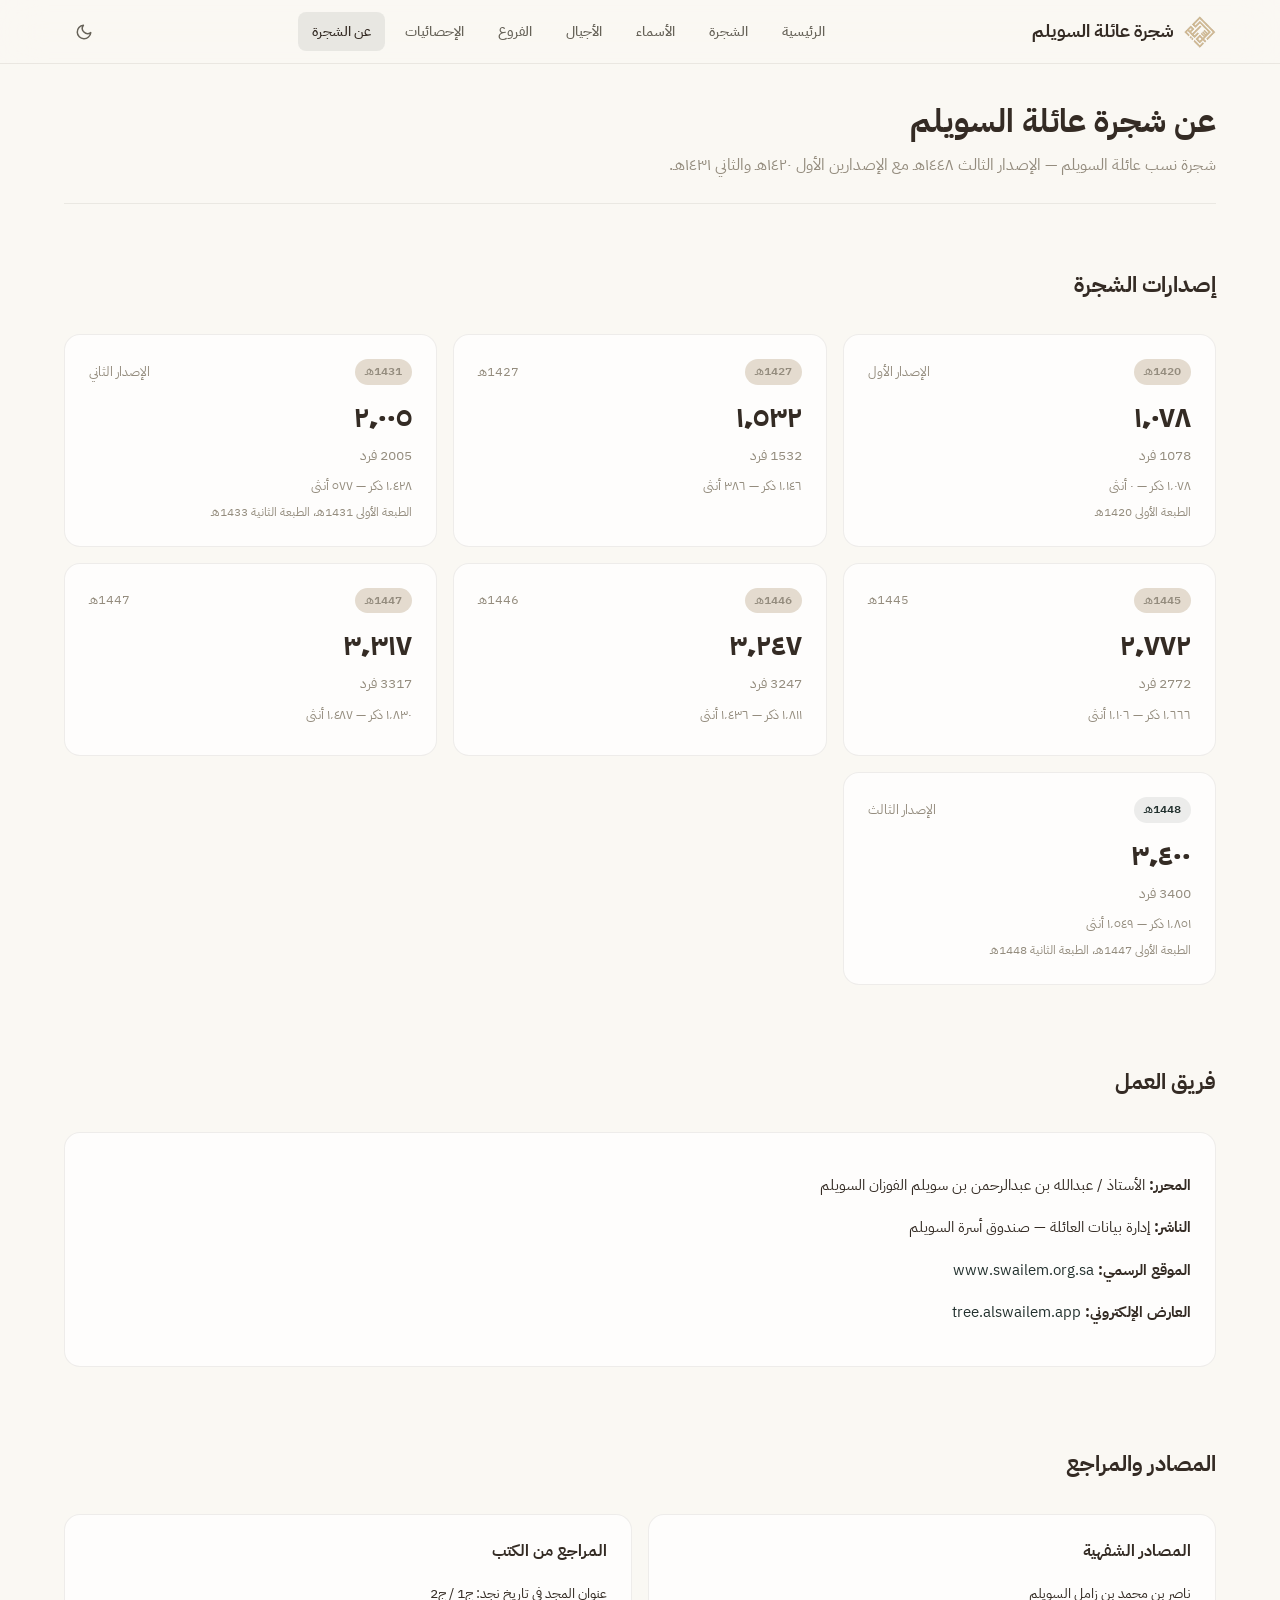
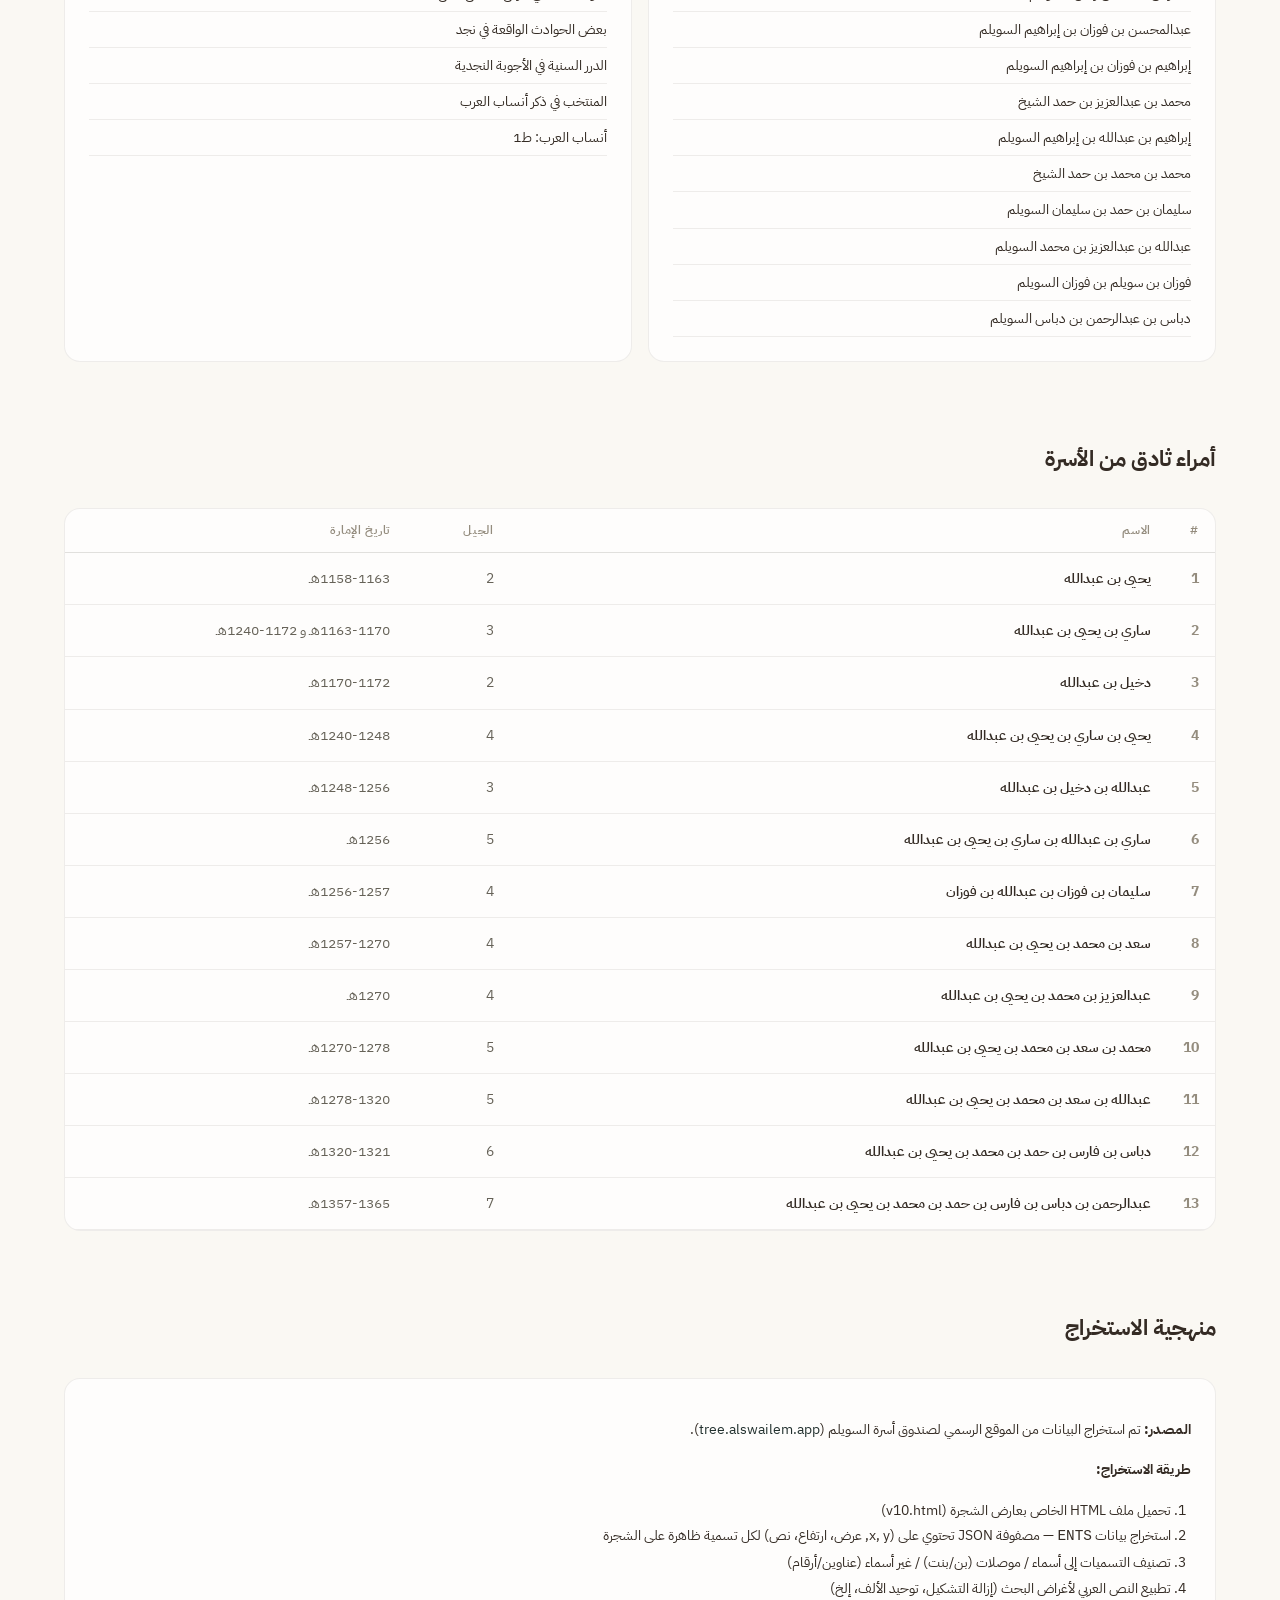
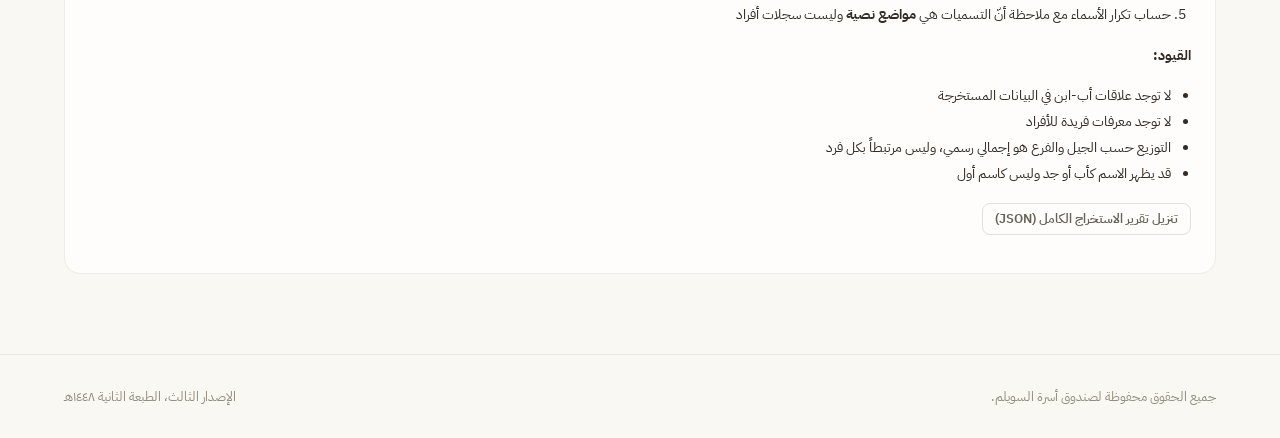
==== about.html @ 8c46bfd0 "Add Al-Suwailem family tree analytics site" ====
<!DOCTYPE html>
<html lang="ar" dir="rtl">
<head>
<meta charset="utf-8">
<meta name="viewport" content="width=device-width, initial-scale=1">
<meta name="description" content="عن شجرة عائلة السويلم - المصادر والمراجع والإصدارات">
<title>عن الشجرة — شجرة عائلة السويلم</title>
<link rel="stylesheet" href="css/styles.css">
</head>
<body>

<main class="container">

  <div class="page-hero">
    <h1>عن شجرة عائلة السويلم</h1>
    <p>شجرة نسب عائلة السويلم — الإصدار الثالث ١٤٤٨هـ مع الإصدارين الأول ١٤٢٠هـ والثاني ١٤٣١هـ.</p>
  </div>

  <!-- Editions -->
  <section class="section">
    <div class="section-header">
      <div><h2 class="section-title">إصدارات الشجرة</h2></div>
    </div>
    <div class="grid grid-3" id="editions-grid"></div>
  </section>

  <!-- Editors & Publisher -->
  <section class="section">
    <div class="section-header">
      <div><h2 class="section-title">فريق العمل</h2></div>
    </div>
    <div class="card">
      <div style="font-size:0.95rem;line-height:1.8;" dir="rtl">
        <p><strong>المحرر:</strong> الأستاذ / عبدالله بن عبدالرحمن بن سويلم الفوزان السويلم</p>
        <p><strong>الناشر:</strong> إدارة بيانات العائلة — صندوق أسرة السويلم</p>
        <p><strong>الموقع الرسمي:</strong> <a href="https://www.swailem.org.sa" target="_blank">www.swailem.org.sa</a></p>
        <p><strong>العارض الإلكتروني:</strong> <a href="https://tree.alswailem.app/family-tree" target="_blank">tree.alswailem.app</a></p>
      </div>
    </div>
  </section>

  <!-- Sources -->
  <section class="section">
    <div class="section-header">
      <div><h2 class="section-title">المصادر والمراجع</h2></div>
    </div>
    <div class="grid grid-2">
      <div class="card">
        <div style="font-weight:700;margin-bottom:12px;">المصادر الشفهية</div>
        <div id="oral-sources"></div>
      </div>
      <div class="card">
        <div style="font-weight:700;margin-bottom:12px;">المراجع من الكتب</div>
        <div id="book-sources"></div>
      </div>
    </div>
  </section>

  <!-- Amirs -->
  <section class="section">
    <div class="section-header">
      <div><h2 class="section-title">أمراء ثادق من الأسرة</h2></div>
    </div>
    <div class="card" style="padding:0;overflow:hidden;">
      <div class="overflow-x-auto">
        <table class="data-table" id="amirs-table">
          <thead>
            <tr>
              <th>#</th>
              <th>الاسم</th>
              <th>الجيل</th>
              <th>تاريخ الإمارة</th>
            </tr>
          </thead>
          <tbody id="amirs-tbody"></tbody>
        </table>
      </div>
    </div>
  </section>

  <!-- Methodology -->
  <section class="section">
    <div class="section-header">
      <div><h2 class="section-title">منهجية الاستخراج</h2></div>
    </div>
    <div class="card" style="font-size:0.9rem;line-height:1.8;" dir="rtl">
      <p><strong>المصدر:</strong> تم استخراج البيانات من الموقع الرسمي لصندوق أسرة السويلم (<a href="https://tree.alswailem.app" target="_blank">tree.alswailem.app</a>).</p>
      <p><strong>طريقة الاستخراج:</strong></p>
      <ol style="padding-right:20px;">
        <li>تحميل ملف HTML الخاص بعارض الشجرة (v10.html)</li>
        <li>استخراج بيانات <code>ENTS</code> — مصفوفة JSON تحتوي على (x, y, عرض، ارتفاع، نص) لكل تسمية ظاهرة على الشجرة</li>
        <li>تصنيف التسميات إلى أسماء / موصلات (بن/بنت) / غير أسماء (عناوين/أرقام)</li>
        <li>تطبيع النص العربي لأغراض البحث (إزالة التشكيل، توحيد الألف، إلخ)</li>
        <li>حساب تكرار الأسماء مع ملاحظة أنّ التسميات هي <strong>مواضع نصية</strong> وليست سجلات أفراد</li>
      </ol>
      <p><strong>القيود:</strong></p>
      <ul style="padding-right:20px;">
        <li>لا توجد علاقات أب-ابن في البيانات المستخرجة</li>
        <li>لا توجد معرفات فريدة للأفراد</li>
        <li>التوزيع حسب الجيل والفرع هو إجمالي رسمي، وليس مرتبطاً بكل فرد</li>
        <li>قد يظهر الاسم كأب أو جد وليس كاسم أول</li>
      </ul>
      <p style="margin-top:16px;"><a href="data/extraction-report.json" class="btn btn-ghost btn-sm" download>تنزيل تقرير الاستخراج الكامل (JSON)</a></p>
    </div>
  </section>

</main>

<script src="js/app.js"></script>
<script>
async function load() {
  const stats = await fetch('data/statistics.json').then(r => r.json());

  // Editions
  const edGrid = document.getElementById('editions-grid');
  stats.editions.forEach((e, i) => {
    const card = document.createElement('div');
    card.className = 'card animate-in';
    card.style.animationDelay = (i * 0.08) + 's';
    card.innerHTML = `
      <div style="display:flex;justify-content:space-between;align-items:center;margin-bottom:10px;">
        <span class="badge ${i === stats.editions.length - 1 ? 'badge-green' : 'badge-muted'}">${e.year}هـ</span>
        <span class="text-muted" style="font-size:0.8rem;">${e.label}</span>
      </div>
      <div style="font-size:1.8rem;font-weight:700;margin-bottom:4px;">${e.total.toLocaleString('ar-SA')}</div>
      <div class="text-muted" style="font-size:0.85rem;">${e.total} فرد</div>
      <div style="margin-top:10px;font-size:0.8rem;color:var(--color-ink-muted);">
        ${e.male.toLocaleString('ar-SA')} ذكر — ${e.female.toLocaleString('ar-SA')} أنثى
      </div>
      <div style="margin-top:6px;font-size:0.75rem;color:var(--color-ink-muted);">${e.details}</div>
    `;
    edGrid.appendChild(card);
  });

  // Sources
  document.getElementById('oral-sources').innerHTML =
    stats.oralSources.map(s => `<div style="padding:6px 0;border-bottom:1px solid var(--color-border);font-size:0.9rem;">${s}</div>`).join('');
  document.getElementById('book-sources').innerHTML =
    stats.sources.map(s => `<div style="padding:6px 0;border-bottom:1px solid var(--color-border);font-size:0.9rem;">${s}</div>`).join('');

  // Amirs
  const tbody = document.getElementById('amirs-tbody');
  stats.amirs.forEach((a, i) => {
    const tr = document.createElement('tr');
    tr.innerHTML = `
      <td class="rank">${i + 1}</td>
      <td class="name-cell">${a.name}</td>
      <td class="number">${a.generation}</td>
      <td class="text-muted">${a.datesH}</td>
    `;
    tbody.appendChild(tr);
  });
}

load();
</script>
</body>
</html>
---- css/styles.css ----
/**
 * Al-Suwailem Family Tree Analytics
 * Modern Arabic-first design system
 */

/* ─── Typography ─── */
@import url('https://fonts.googleapis.com/css2?family=IBM+Plex+Sans+Arabic:wght@300;400;500;600;700&display=swap');

:root {
  /* Palette: www.swailem.org.sa */
  --www-swailem-org-sa-color-1: #666258;
  --www-swailem-org-sa-color-2: #E4DBCF;
  --www-swailem-org-sa-color-3: #342B24;
  --www-swailem-org-sa-color-4: #22302E;
  --www-swailem-org-sa-color-5: #4ACD7B;
  --www-swailem-org-sa-color-6: #0D76BD;

  --color-bg:        #faf8f3;
  --color-bg-elevated:#ffffff;
  --color-bg-card:   #ffffffb8;
  --color-paper:     #E4DBCF;
  --color-paper2:    #d8cbb6;

  --color-ink:       #342B24;
  --color-ink-soft:  #666258;
  --color-ink-muted: #948c7e;
  --color-border:    rgba(52,43,36,0.08);
  --color-border-strong: rgba(52,43,36,0.14);

  --color-primary:   #22302E;
  --color-primary-soft: rgba(34,48,46,0.08);
  --color-primary-text: #22302E;

  --color-gold:      #666258;
  --color-gold2:     #4d493f;
  --color-gold-soft: rgba(102,98,88,0.12);

  --color-sand:      #E4DBCF;
  --color-teal:      #4ACD7B;

  --color-chart-1:   #0D76BD;
  --color-chart-2:   #4ACD7B;
  --color-chart-3:   #666258;
  --color-chart-4:   #E4DBCF;
  --color-chart-5:   #22302E;

  --shadow-sm:       0 1px 2px rgba(52,43,36,0.04);
  --shadow-md:       0 4px 12px rgba(52,43,36,0.06);
  --shadow-lg:       0 12px 40px rgba(52,43,36,0.08);
  --shadow-xl:       0 24px 80px rgba(52,43,36,0.10);

  --radius-sm:       8px;
  --radius-md:       12px;
  --radius-lg:       16px;
  --radius-xl:       24px;
  --radius-full:     999px;

  --font-sans:       'IBM Plex Sans Arabic', system-ui, -apple-system, sans-serif;
  --font-mono:       ui-monospace, SFMono-Regular, monospace;

  --transition-fast: 150ms ease;
  --transition-base: 250ms ease;
  --transition-slow: 400ms cubic-bezier(0.16, 1, 0.3, 1);

  --header-h:        64px;
  --container-max:   1200px;
}

[data-theme="dark"] {
  --color-bg:        #1c1a17;
  --color-bg-elevated:#26231e;
  --color-bg-card:   #26231eb8;
  --color-paper:     #34302a;
  --color-paper2:    #3f3a32;

  --color-ink:       #E4DBCF;
  --color-ink-soft:  #c4bcae;
  --color-ink-muted: #948c7e;
  --color-border:    rgba(228,219,207,0.08);
  --color-border-strong: rgba(228,219,207,0.14);

  --color-primary:   #4ACD7B;
  --color-primary-soft: rgba(74,205,123,0.12);
  --color-primary-text: #4ACD7B;

  --color-gold:      #b3a893;
  --color-gold2:     #8f866f;
  --color-gold-soft: rgba(179,168,147,0.12);

  --color-sand:      #666258;
  --color-teal:      #4ACD7B;

  --color-chart-1:   #4a9fd4;
  --color-chart-2:   #4ACD7B;
  --color-chart-3:   #b3a893;
  --color-chart-4:   #7a9bbd;
  --color-chart-5:   #E4DBCF;
}

/* ─── Base ─── */
*, *::before, *::after { box-sizing: border-box; }
html { scroll-behavior: smooth; }
body {
  margin: 0;
  font-family: var(--font-sans);
  background: var(--color-bg);
  color: var(--color-ink);
  line-height: 1.6;
  -webkit-font-smoothing: antialiased;
  -moz-osx-font-smoothing: grayscale;
  transition: background var(--transition-base), color var(--transition-base);
}
body[dir="rtl"] { direction: rtl; text-align: right; }

a { color: var(--color-primary-text); text-decoration: none; transition: color var(--transition-fast); }
a:hover { color: var(--color-primary); }

img { max-width: 100%; display: block; }
button { font-family: inherit; cursor: pointer; border: none; background: none; }

/* ─── Layout ─── */
.container {
  width: 100%;
  max-width: var(--container-max);
  margin-inline: auto;
  padding-inline: 24px;
}
@media (max-width: 640px) {
  .container { padding-inline: 16px; }
}

/* ─── Header ─── */
.site-header {
  position: sticky;
  top: 0;
  z-index: 100;
  height: var(--header-h);
  background: var(--color-bg);
  border-bottom: 1px solid var(--color-border);
  transition: background var(--transition-base);
}
@supports ((backdrop-filter: blur(1px)) or (-webkit-backdrop-filter: blur(1px))) {
  .site-header {
    background: var(--color-bg-elevated);
    backdrop-filter: blur(20px) saturate(1.8);
    -webkit-backdrop-filter: blur(20px) saturate(1.8);
  }
  @supports (background: color-mix(in srgb, red 50%, transparent)) {
    .site-header { background: color-mix(in srgb, var(--color-bg) 88%, transparent); }
  }
}
.site-header-inner {
  display: flex;
  align-items: center;
  justify-content: space-between;
  height: 100%;
}
.brand {
  display: flex;
  align-items: center;
  gap: 10px;
  font-weight: 700;
  font-size: 1.15rem;
  color: var(--color-ink);
}
.brand-logo {
  width: 32px; height: 32px;
  border-radius: var(--radius-md);
  object-fit: cover;
}
.main-nav {
  display: flex;
  align-items: center;
  gap: 6px;
}
.main-nav a {
  padding: 8px 14px;
  border-radius: var(--radius-sm);
  font-size: 0.9rem;
  font-weight: 500;
  color: var(--color-ink-soft);
  transition: all var(--transition-fast);
}
.main-nav a:hover, .main-nav a.is-active {
  color: var(--color-ink);
  background: var(--color-primary-soft);
}
.header-actions {
  display: flex;
  align-items: center;
  gap: 8px;
}
.theme-toggle {
  width: 40px; height: 40px;
  border-radius: var(--radius-full);
  display: grid; place-items: center;
  color: var(--color-ink-soft);
  background: transparent;
  transition: all var(--transition-fast);
}
.theme-toggle:hover { background: var(--color-primary-soft); color: var(--color-ink); }
.mobile-menu-btn {
  display: none;
  width: 40px; height: 40px;
  border-radius: var(--radius-sm);
  background: var(--color-primary-soft);
}
@media (max-width: 920px) {
  .main-nav { display: none; }
  .mobile-menu-btn { display: grid; place-items: center; }
}

/* ─── Mobile menu overlay ─── */
.mobile-overlay {
  display: none;
  position: fixed;
  inset: 0;
  z-index: 9999;
  background: rgba(0,0,0,0.5);
}
.mobile-overlay.is-open { display: block; }
.mobile-menu {
  position: fixed;
  inset-inline-end: 0;
  top: var(--header-h); bottom: 0;
  width: 280px;
  max-width: 85vw;
  background: var(--color-bg-elevated);
  border-inline-start: 1px solid var(--color-border-strong);
  padding: 24px;
  box-shadow: var(--shadow-lg);
  overflow-y: auto;
  transform: translateX(100%);
  transition: transform var(--transition-base);
}
[dir="rtl"] .mobile-menu { transform: translateX(-100%); }
.mobile-overlay.is-open .mobile-menu { transform: translateX(0); }
.mobile-menu a {
  display: block;
  padding: 12px 0;
  font-size: 1rem;
  font-weight: 500;
  color: var(--color-ink-soft);
  border-bottom: 1px solid var(--color-border);
}
.mobile-menu a.is-active { color: var(--color-primary); }

/* ─── Hero ─── */
.hero {
  padding: 48px 0 32px;
}
.hero-title {
  font-size: clamp(1.8rem, 4vw, 2.6rem);
  font-weight: 700;
  line-height: 1.25;
  margin: 0 0 12px;
  letter-spacing: -0.02em;
}
.hero-subtitle {
  font-size: 1.05rem;
  color: var(--color-ink-muted);
  max-width: 560px;
  margin: 0 0 24px;
  line-height: 1.7;
}

/* ─── Search ─── */
.search-wrap {
  position: relative;
  max-width: 560px;
}
.search-input {
  width: 100%;
  height: 56px;
  padding-inline: 48px 16px;
  border-radius: var(--radius-full);
  border: 1.5px solid var(--color-border-strong);
  background: var(--color-bg-elevated);
  font-family: inherit;
  font-size: 1rem;
  color: var(--color-ink);
  outline: none;
  transition: all var(--transition-fast);
  box-shadow: var(--shadow-sm);
}
.search-input::placeholder { color: var(--color-ink-muted); }
.search-input:focus {
  border-color: var(--color-primary);
  box-shadow: 0 0 0 3px var(--color-primary-soft), var(--shadow-md);
}
.search-icon {
  position: absolute;
  inset-inline-start: 18px;
  top: 50%; transform: translateY(-50%);
  color: var(--color-ink-muted);
  pointer-events: none;
}
.search-kbd {
  position: absolute;
  inset-inline-end: 12px;
  top: 50%; transform: translateY(-50%);
  padding: 2px 8px;
  border-radius: 6px;
  background: var(--color-paper);
  border: 1px solid var(--color-border);
  font-family: var(--font-mono);
  font-size: 0.75rem;
  color: var(--color-ink-muted);
  pointer-events: none;
}
@media (max-width: 640px) {
  .search-kbd { display: none; }
}

/* ─── Cards ─── */
.card {
  background: var(--color-bg-card);
  backdrop-filter: blur(12px);
  -webkit-backdrop-filter: blur(12px);
  border: 1px solid var(--color-border);
  border-radius: var(--radius-lg);
  padding: 24px;
  transition: all var(--transition-base);
}
.card:hover {
  box-shadow: var(--shadow-md);
  border-color: var(--color-border-strong);
}
.card-stat .card-label {
  font-size: 0.8rem;
  font-weight: 500;
  color: var(--color-ink-muted);
  letter-spacing: 0.04em;
  text-transform: uppercase;
}
.card-stat .card-value {
  font-size: 2.4rem;
  font-weight: 700;
  line-height: 1.1;
  margin: 8px 0 4px;
  color: var(--color-ink);
  font-variant-numeric: tabular-nums;
}
.card-stat .card-sublabel {
  font-size: 0.85rem;
  color: var(--color-ink-muted);
}
.card-stat .card-change {
  display: inline-flex;
  align-items: center;
  gap: 4px;
  margin-top: 8px;
  padding: 4px 10px;
  border-radius: var(--radius-full);
  font-size: 0.8rem;
  font-weight: 600;
  background: var(--color-primary-soft);
  color: var(--color-primary-text);
}

/* ─── Grid ─── */
.grid {
  display: grid;
  gap: 16px;
}
.grid-2 { grid-template-columns: repeat(2, 1fr); }
.grid-3 { grid-template-columns: repeat(3, 1fr); }
.grid-4 { grid-template-columns: repeat(4, 1fr); }
.grid-6 { grid-template-columns: repeat(6, 1fr); }
@media (max-width: 1024px) {
  .grid-4 { grid-template-columns: repeat(2, 1fr); }
  .grid-6 { grid-template-columns: repeat(3, 1fr); }
}
@media (max-width: 640px) {
  .grid-2, .grid-3, .grid-4, .grid-6 { grid-template-columns: 1fr; }
}

/* ─── Section ─── */
.section {
  padding: 40px 0;
}
.section-title {
  font-size: 1.35rem;
  font-weight: 700;
  margin: 0 0 8px;
  display: flex;
  align-items: center;
  gap: 10px;
}
.section-desc {
  font-size: 0.9rem;
  color: var(--color-ink-muted);
  margin: 0 0 24px;
}
.section-header {
  display: flex;
  align-items: flex-end;
  justify-content: space-between;
  flex-wrap: wrap;
  gap: 12px;
  margin-bottom: 24px;
}

/* ─── Buttons ─── */
.btn {
  display: inline-flex;
  align-items: center;
  justify-content: center;
  gap: 6px;
  height: 40px;
  padding: 0 18px;
  border-radius: var(--radius-sm);
  font-size: 0.875rem;
  font-weight: 600;
  transition: all var(--transition-fast);
}
.btn-primary {
  background: var(--color-primary);
  color: #fff;
}
.btn-primary:hover {
  background: var(--color-primary-text);
  color: #fff;
  box-shadow: 0 4px 12px rgba(46,125,58,0.25);
}
.btn-ghost {
  background: transparent;
  color: var(--color-ink-soft);
  border: 1px solid var(--color-border-strong);
}
.btn-ghost:hover {
  background: var(--color-primary-soft);
  color: var(--color-ink);
  border-color: var(--color-primary);
}
.btn-sm { height: 32px; padding: 0 12px; font-size: 0.8rem; }

/* ─── Table ─── */
.data-table {
  width: 100%;
  border-collapse: collapse;
  font-size: 0.9rem;
}
.data-table th {
  text-align: start;
  font-weight: 600;
  font-size: 0.75rem;
  text-transform: uppercase;
  letter-spacing: 0.06em;
  color: var(--color-ink-muted);
  padding: 12px 16px;
  border-bottom: 1px solid var(--color-border-strong);
  white-space: nowrap;
}
.data-table td {
  padding: 14px 16px;
  border-bottom: 1px solid var(--color-border);
  color: var(--color-ink-soft);
  vertical-align: top;
}
.data-table tbody tr {
  transition: background var(--transition-fast);
}
.data-table tbody tr:hover {
  background: var(--color-primary-soft);
}
.data-table .rank {
  font-weight: 700;
  color: var(--color-ink-muted);
  font-variant-numeric: tabular-nums;
  width: 48px;
}
.data-table .name-cell {
  font-weight: 600;
  color: var(--color-ink);
}
.data-table .number {
  font-variant-numeric: tabular-nums;
  color: var(--color-ink-soft);
}

/* ─── Badge ─── */
.badge {
  display: inline-flex;
  align-items: center;
  padding: 3px 10px;
  border-radius: var(--radius-full);
  font-size: 0.75rem;
  font-weight: 600;
}
.badge-green { background: var(--color-primary-soft); color: var(--color-primary-text); }
.badge-gold { background: var(--color-gold-soft); color: var(--color-gold2); }
.badge-muted { background: var(--color-paper); color: var(--color-ink-muted); }

/* ─── Chart placeholders ─── */
.chart-container {
  background: var(--color-bg-card);
  backdrop-filter: blur(12px);
  border: 1px solid var(--color-border);
  border-radius: var(--radius-lg);
  padding: 24px;
  min-height: 300px;
}

/* ─── Progress bar ─── */
.progress-bar {
  height: 8px;
  border-radius: var(--radius-full);
  background: var(--color-paper);
  overflow: hidden;
}
.progress-bar-fill {
  height: 100%;
  border-radius: var(--radius-full);
  background: linear-gradient(90deg, var(--color-primary), var(--color-gold));
  transition: width 1.2s var(--transition-slow);
}

/* ─── Footer ─── */
.site-footer {
  padding: 32px 0;
  border-top: 1px solid var(--color-border);
  margin-top: 40px;
}
.site-footer-inner {
  display: flex;
  align-items: center;
  justify-content: space-between;
  flex-wrap: wrap;
  gap: 12px;
  font-size: 0.8rem;
  color: var(--color-ink-muted);
}

/* ─── Utility ─── */
.text-muted { color: var(--color-ink-muted); }
.text-soft { color: var(--color-ink-soft); }
.text-primary { color: var(--color-primary-text); }
.text-center { text-align: center; }
.mt-1 { margin-top: 8px; }
.mt-2 { margin-top: 16px; }
.mt-3 { margin-top: 24px; }
.mb-1 { margin-bottom: 8px; }
.mb-2 { margin-bottom: 16px; }
.mb-3 { margin-bottom: 24px; }
.flex { display: flex; }
.gap-2 { gap: 16px; }
.wrap { flex-wrap: wrap; }
.items-center { align-items: center; }
.justify-between { justify-content: space-between; }
.w-full { width: 100%; }
.overflow-x-auto { overflow-x: auto; }

/* ─── Name highlight / pill ─── */
.name-pill {
  display: inline-flex;
  align-items: center;
  gap: 8px;
  padding: 6px 14px;
  border-radius: var(--radius-full);
  background: var(--color-bg-elevated);
  border: 1px solid var(--color-border);
  font-size: 0.9rem;
  font-weight: 600;
  color: var(--color-ink);
  transition: all var(--transition-fast);
}
.name-pill:hover {
  border-color: var(--color-gold);
  background: var(--color-gold-soft);
}

/* ─── Animations ─── */
@keyframes fadeInUp {
  from { opacity: 0; transform: translateY(16px); }
  to   { opacity: 1; transform: translateY(0); }
}
.animate-in {
  animation: fadeInUp 0.5s var(--transition-slow) both;
}
.stagger-1 { animation-delay: 0.05s; }
.stagger-2 { animation-delay: 0.10s; }
.stagger-3 { animation-delay: 0.15s; }
.stagger-4 { animation-delay: 0.20s; }
.stagger-5 { animation-delay: 0.25s; }
.stagger-6 { animation-delay: 0.30s; }

@keyframes countUp {
  from { opacity: 0; transform: translateY(8px); }
  to   { opacity: 1; transform: translateY(0); }
}
.count-animate {
  animation: countUp 0.6s var(--transition-slow) both;
}

/* ─── Tooltip ─── */
[data-tooltip] {
  position: relative;
}
[data-tooltip]::after {
  content: attr(data-tooltip);
  position: absolute;
  bottom: calc(100% + 6px);
  inset-inline-start: 50%;
  transform: translateX(-50%);
  padding: 6px 12px;
  border-radius: var(--radius-sm);
  background: var(--color-ink);
  color: var(--color-bg);
  font-size: 0.75rem;
  font-weight: 500;
  white-space: nowrap;
  opacity: 0;
  pointer-events: none;
  transition: opacity var(--transition-fast);
  z-index: 50;
}
[dir="rtl"] [data-tooltip]::after { transform: translateX(50%); }
[data-tooltip]:hover::after { opacity: 1; }

/* ─── Scrollbar ─── */
::-webkit-scrollbar { width: 8px; height: 8px; }
::-webkit-scrollbar-track { background: transparent; }
::-webkit-scrollbar-thumb { background: var(--color-sand); border-radius: var(--radius-full); }
::-webkit-scrollbar-thumb:hover { background: var(--color-ink-muted); }

/* ─── Loading skeleton ─── */
.skeleton {
  background: linear-gradient(90deg, var(--color-paper) 25%, var(--color-bg-elevated) 50%, var(--color-paper) 75%);
  background-size: 200% 100%;
  animation: skeleton 1.5s infinite;
  border-radius: var(--radius-sm);
}
@keyframes skeleton {
  0% { background-position: 200% 0; }
  100% { background-position: -200% 0; }
}

/* ─── Disclaimer banner ─── */
.disclaimer {
  padding: 12px 16px;
  border-radius: var(--radius-md);
  background: var(--color-gold-soft);
  border: 1px solid rgba(194,160,79,0.2);
  color: var(--color-gold2);
  font-size: 0.85rem;
  display: flex;
  align-items: center;
  gap: 10px;
}

/* ─── Page hero for inner pages ─── */
.page-hero {
  padding: 32px 0 24px;
  border-bottom: 1px solid var(--color-border);
  margin-bottom: 24px;
}
.page-hero h1 {
  font-size: clamp(1.5rem, 3vw, 2rem);
  font-weight: 700;
  margin: 0;
}
.page-hero p {
  color: var(--color-ink-muted);
  margin: 6px 0 0;
  max-width: 640px;
}
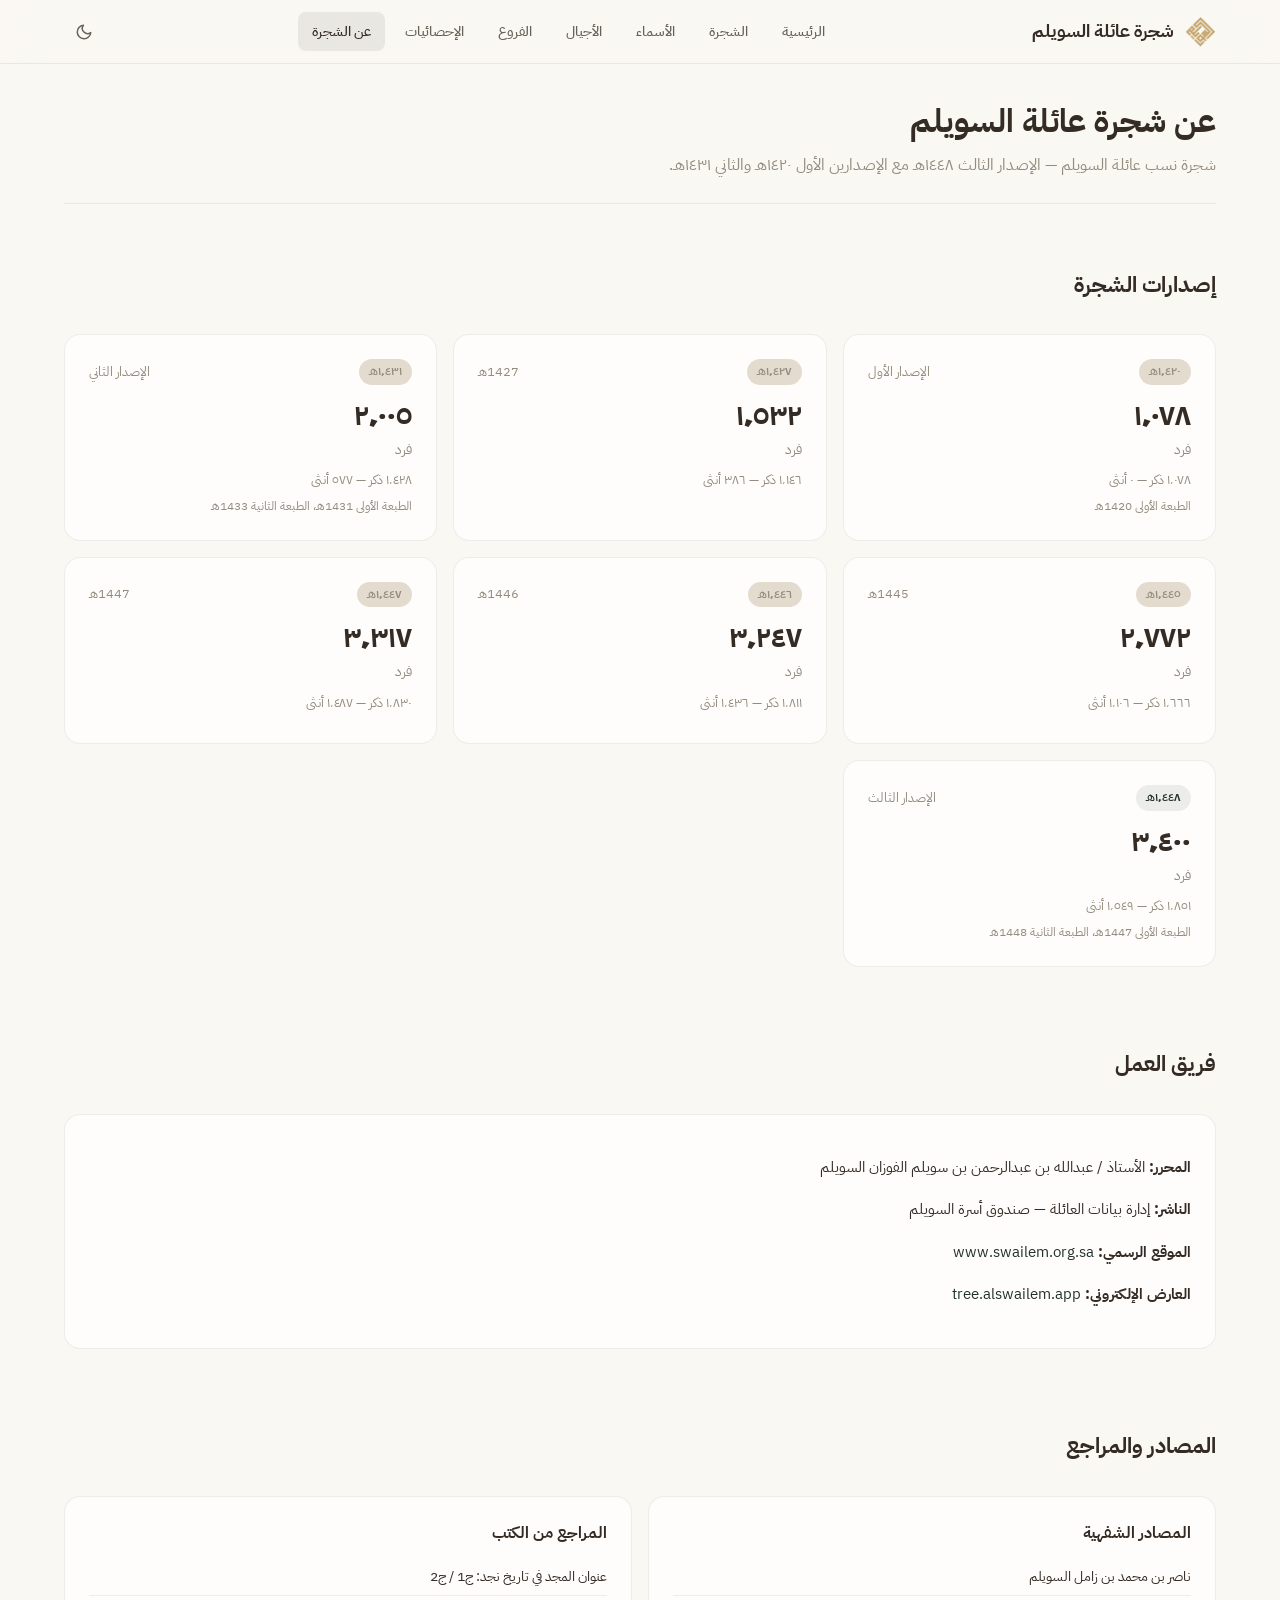
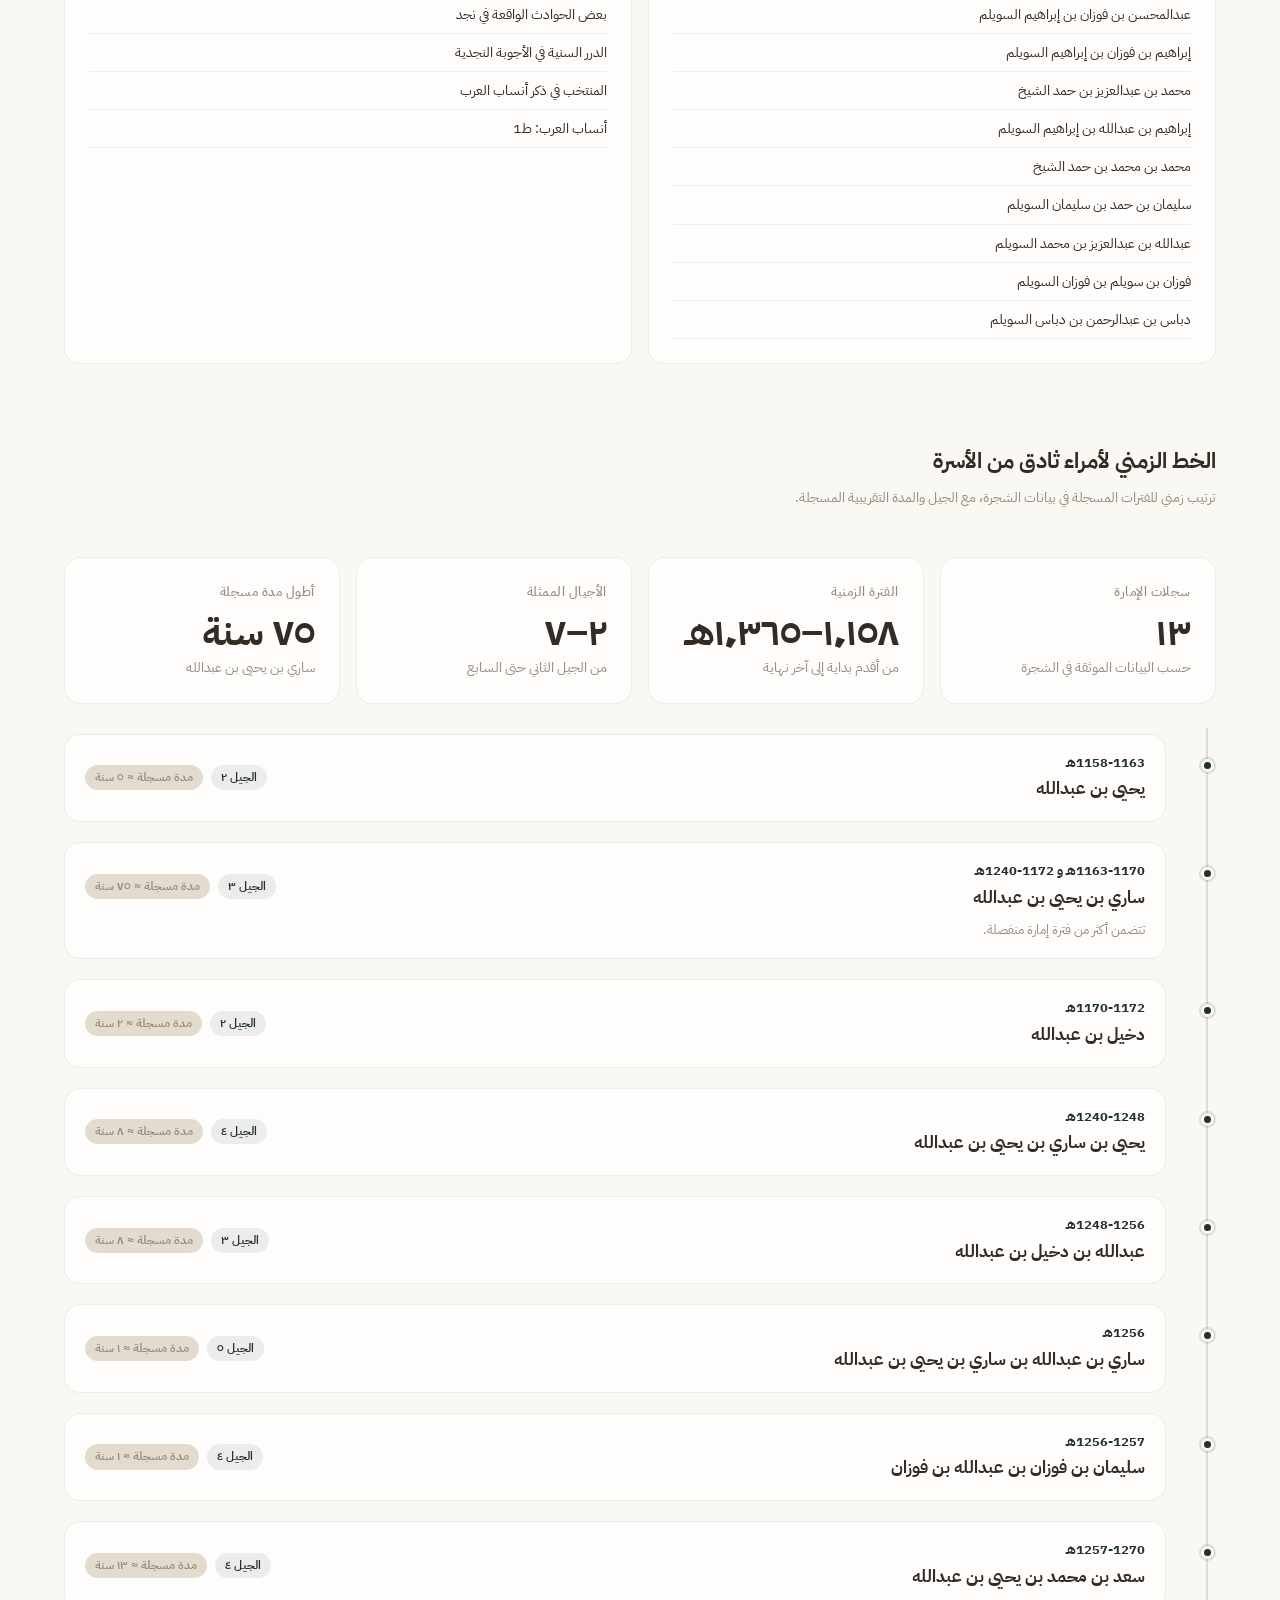
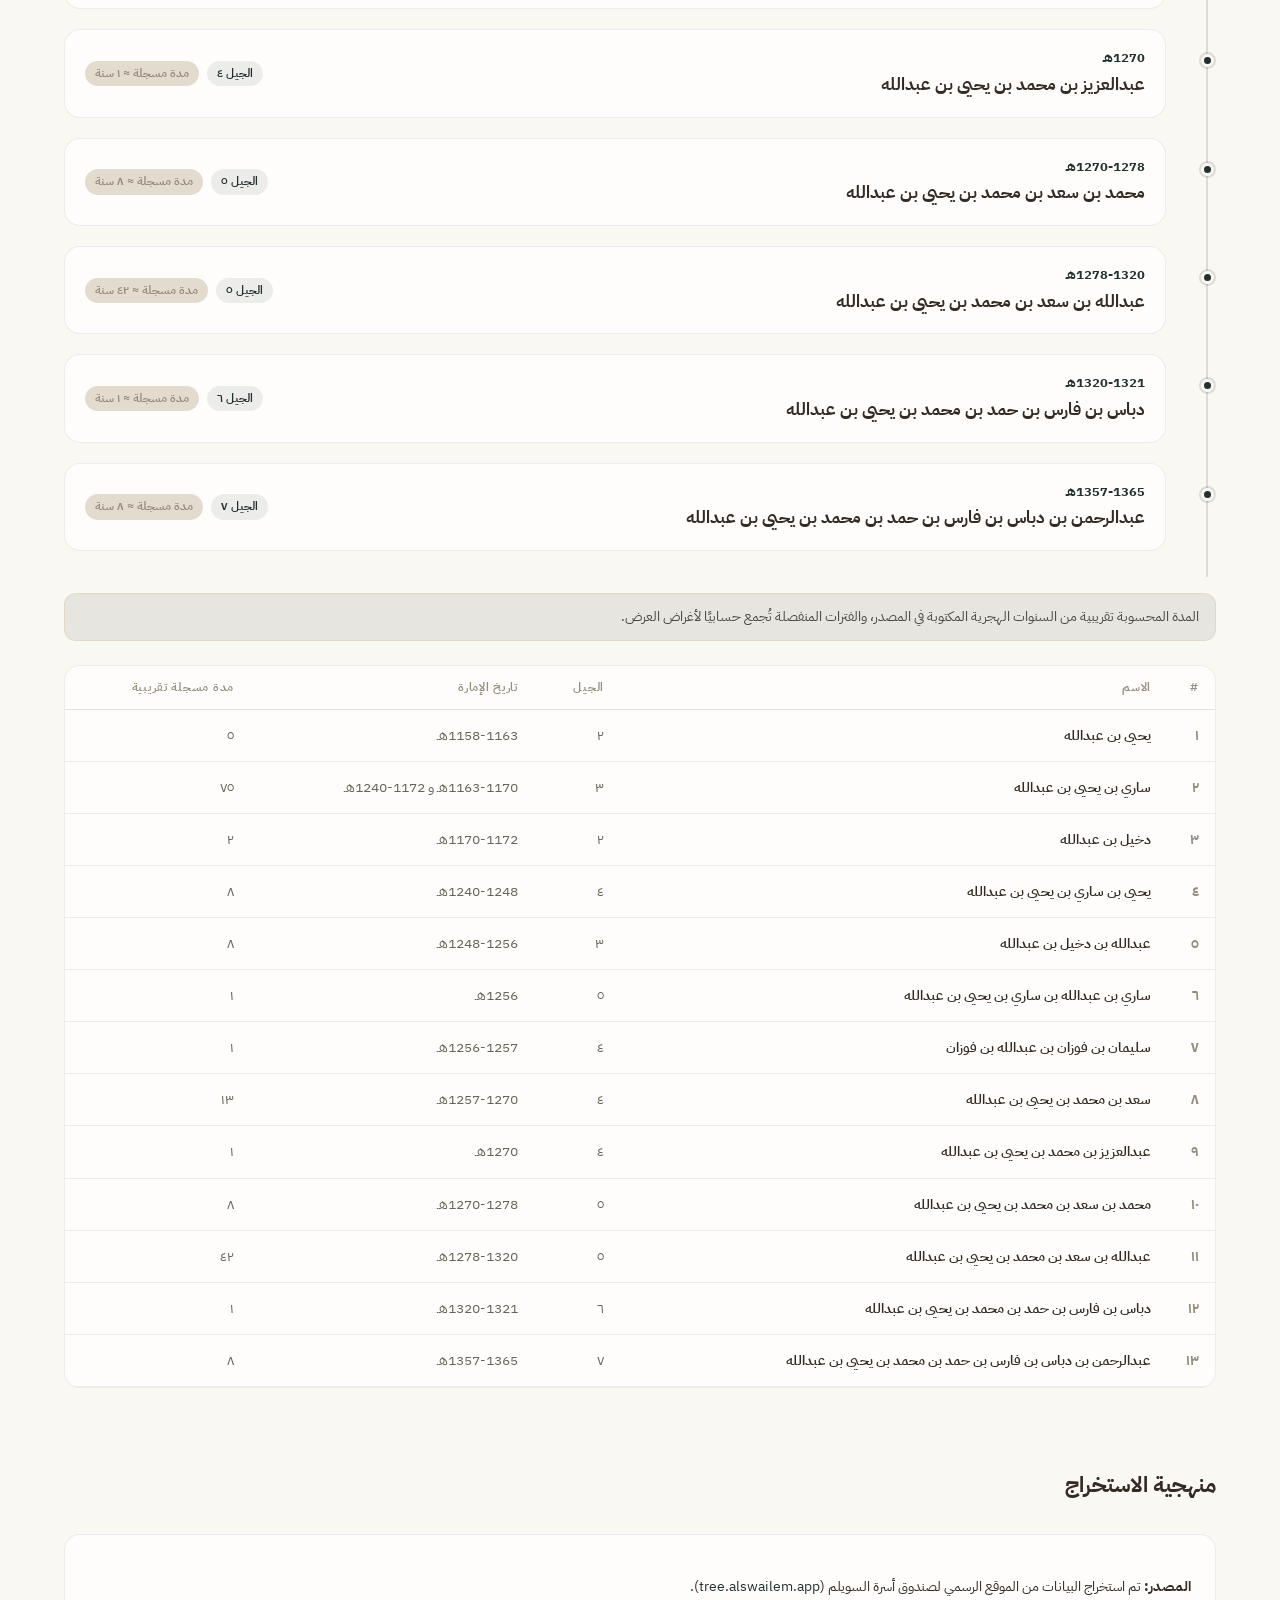
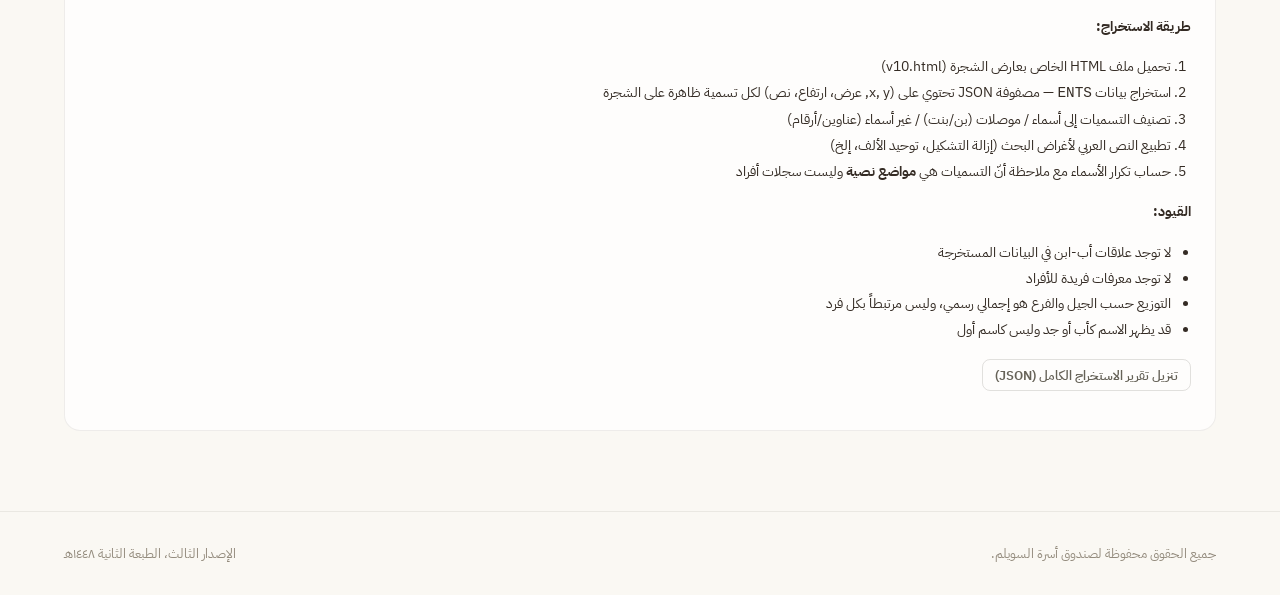
==== commit f653304f: "Add name, representative, spatial, and historical analytics" ====
--- a/about.html
+++ b/about.html
@@ -6,6 +6,9 @@
 <meta name="description" content="عن شجرة عائلة السويلم - المصادر والمراجع والإصدارات">
 <title>عن الشجرة — شجرة عائلة السويلم</title>
 <link rel="stylesheet" href="css/styles.css">
+<style>
+.pill-list{display:flex;flex-wrap:wrap;gap:8px;align-items:center}.source-row{padding:7px 0;border-bottom:1px solid var(--color-border);font-size:.9rem}.timeline{position:relative;padding:6px 30px 6px 0}.timeline:before{content:"";position:absolute;right:8px;top:0;bottom:0;width:2px;background:var(--color-border-strong)}.timeline-item{position:relative;padding:0 20px 20px 0}.timeline-dot{position:absolute;right:-28px;top:25px;width:13px;height:13px;border-radius:50%;background:var(--color-primary);border:3px solid var(--color-bg);box-shadow:0 0 0 2px var(--color-border-strong)}.timeline-card{padding:18px 20px}.timeline-card h3{margin:3px 0 0;font-size:1.05rem}.timeline-year{font-size:.8rem;font-weight:700;color:var(--color-primary-text)}@media(max-width:760px){.timeline{padding-right:24px}.timeline-item{padding-right:14px}.timeline-dot{right:-22px}}
+</style>
 </head>
 <body>
 
@@ -56,26 +59,12 @@
     </div>
   </section>
 
-  <!-- Amirs -->
   <section class="section">
-    <div class="section-header">
-      <div><h2 class="section-title">أمراء ثادق من الأسرة</h2></div>
-    </div>
-    <div class="card" style="padding:0;overflow:hidden;">
-      <div class="overflow-x-auto">
-        <table class="data-table" id="amirs-table">
-          <thead>
-            <tr>
-              <th>#</th>
-              <th>الاسم</th>
-              <th>الجيل</th>
-              <th>تاريخ الإمارة</th>
-            </tr>
-          </thead>
-          <tbody id="amirs-tbody"></tbody>
-        </table>
-      </div>
-    </div>
+    <div class="section-header"><div><h2 class="section-title">الخط الزمني لأمراء ثادق من الأسرة</h2><p class="section-desc">ترتيب زمني للفترات المسجلة في بيانات الشجرة، مع الجيل والمدة التقريبية المسجلة.</p></div></div>
+    <div class="grid grid-4" id="amir-metrics"></div>
+    <div id="amirs-timeline" class="timeline mt-3"></div>
+    <div class="disclaimer mt-2">المدة المحسوبة تقريبية من السنوات الهجرية المكتوبة في المصدر، والفترات المنفصلة تُجمع حسابيًا لأغراض العرض.</div>
+    <div class="card mt-3" style="padding:0;overflow:hidden"><div class="overflow-x-auto"><table class="data-table" id="amirs-table"><thead><tr><th>#</th><th>الاسم</th><th>الجيل</th><th>تاريخ الإمارة</th><th>مدة مسجلة تقريبية</th></tr></thead><tbody id="amirs-tbody"></tbody></table></div></div>
   </section>
 
   <!-- Methodology -->
@@ -107,52 +96,6 @@
 </main>
 
 <script src="js/app.js"></script>
-<script>
-async function load() {
-  const stats = await fetch('data/statistics.json').then(r => r.json());
-
-  // Editions
-  const edGrid = document.getElementById('editions-grid');
-  stats.editions.forEach((e, i) => {
-    const card = document.createElement('div');
-    card.className = 'card animate-in';
-    card.style.animationDelay = (i * 0.08) + 's';
-    card.innerHTML = `
-      <div style="display:flex;justify-content:space-between;align-items:center;margin-bottom:10px;">
-        <span class="badge ${i === stats.editions.length - 1 ? 'badge-green' : 'badge-muted'}">${e.year}هـ</span>
-        <span class="text-muted" style="font-size:0.8rem;">${e.label}</span>
-      </div>
-      <div style="font-size:1.8rem;font-weight:700;margin-bottom:4px;">${e.total.toLocaleString('ar-SA')}</div>
-      <div class="text-muted" style="font-size:0.85rem;">${e.total} فرد</div>
-      <div style="margin-top:10px;font-size:0.8rem;color:var(--color-ink-muted);">
-        ${e.male.toLocaleString('ar-SA')} ذكر — ${e.female.toLocaleString('ar-SA')} أنثى
-      </div>
-      <div style="margin-top:6px;font-size:0.75rem;color:var(--color-ink-muted);">${e.details}</div>
-    `;
-    edGrid.appendChild(card);
-  });
-
-  // Sources
-  document.getElementById('oral-sources').innerHTML =
-    stats.oralSources.map(s => `<div style="padding:6px 0;border-bottom:1px solid var(--color-border);font-size:0.9rem;">${s}</div>`).join('');
-  document.getElementById('book-sources').innerHTML =
-    stats.sources.map(s => `<div style="padding:6px 0;border-bottom:1px solid var(--color-border);font-size:0.9rem;">${s}</div>`).join('');
-
-  // Amirs
-  const tbody = document.getElementById('amirs-tbody');
-  stats.amirs.forEach((a, i) => {
-    const tr = document.createElement('tr');
-    tr.innerHTML = `
-      <td class="rank">${i + 1}</td>
-      <td class="name-cell">${a.name}</td>
-      <td class="number">${a.generation}</td>
-      <td class="text-muted">${a.datesH}</td>
-    `;
-    tbody.appendChild(tr);
-  });
-}
-
-load();
-</script>
+<script src="js/about-page.js"></script>
 </body>
 </html>
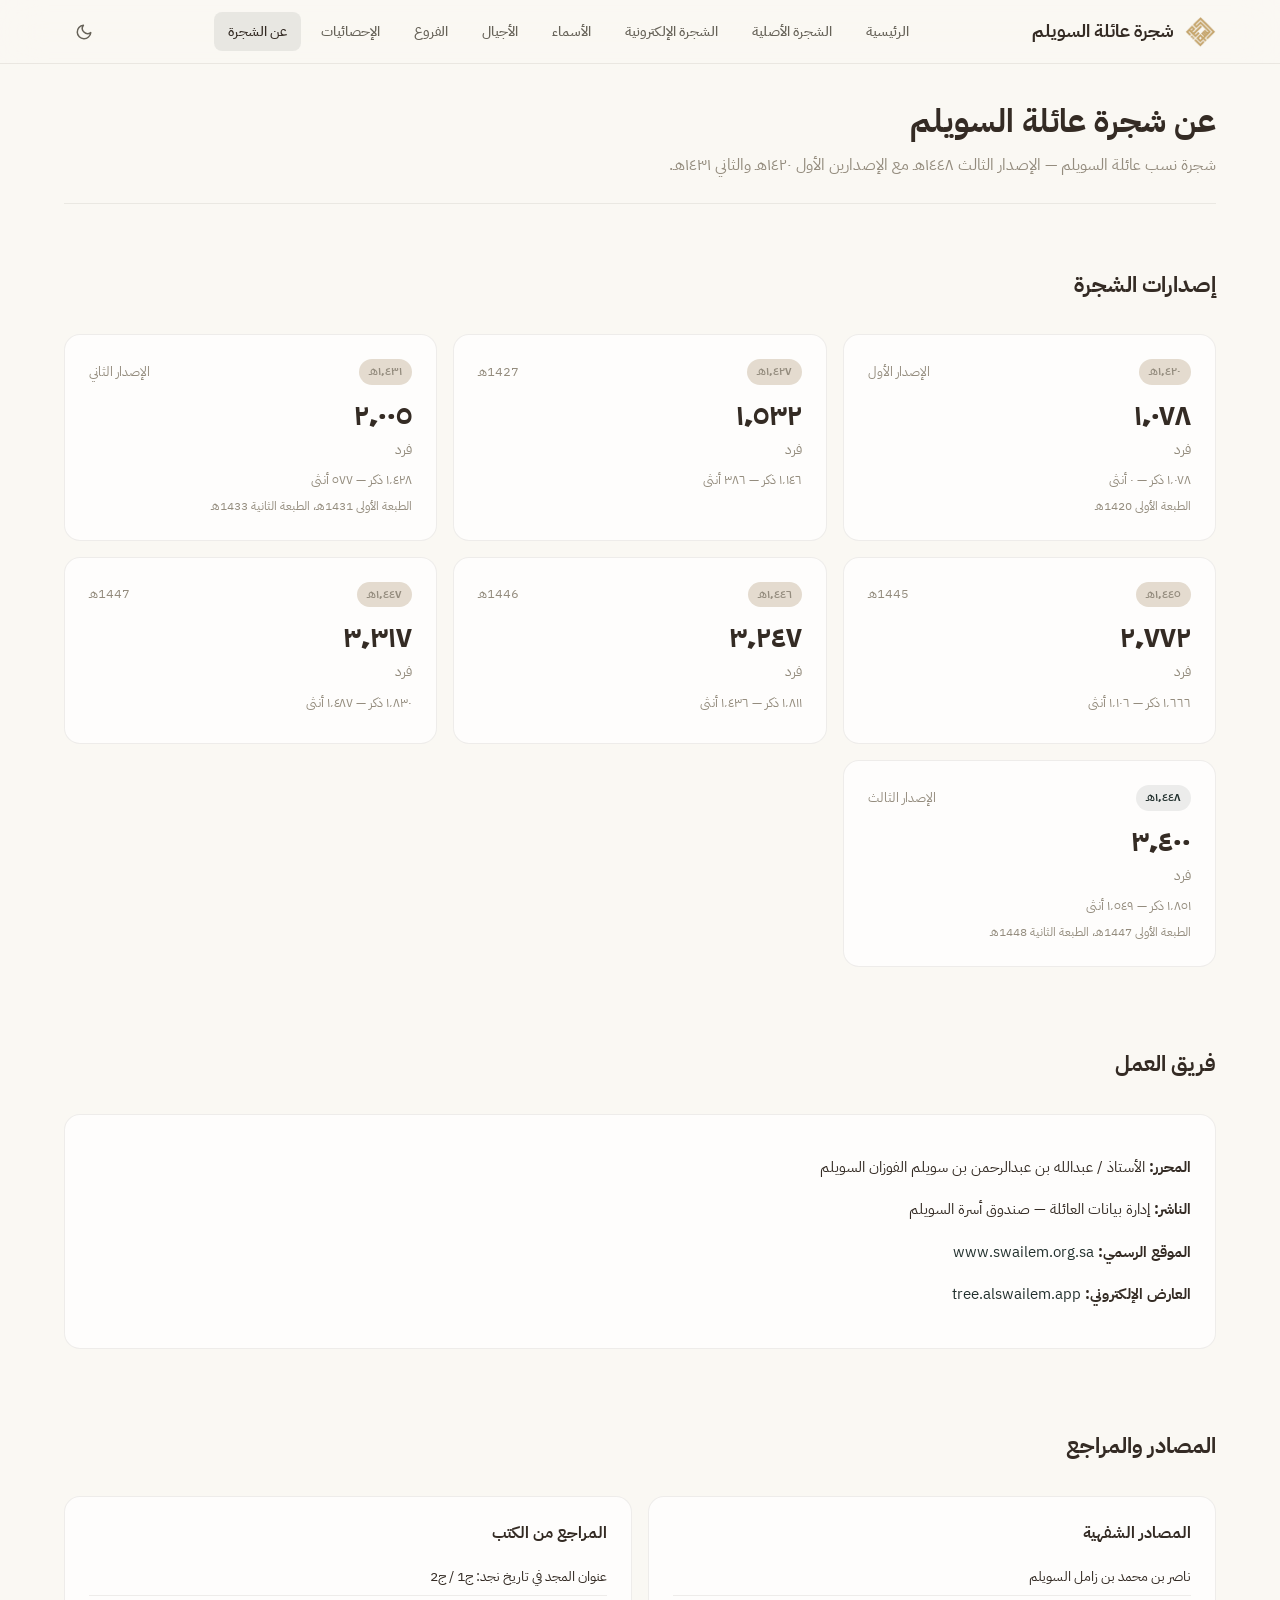
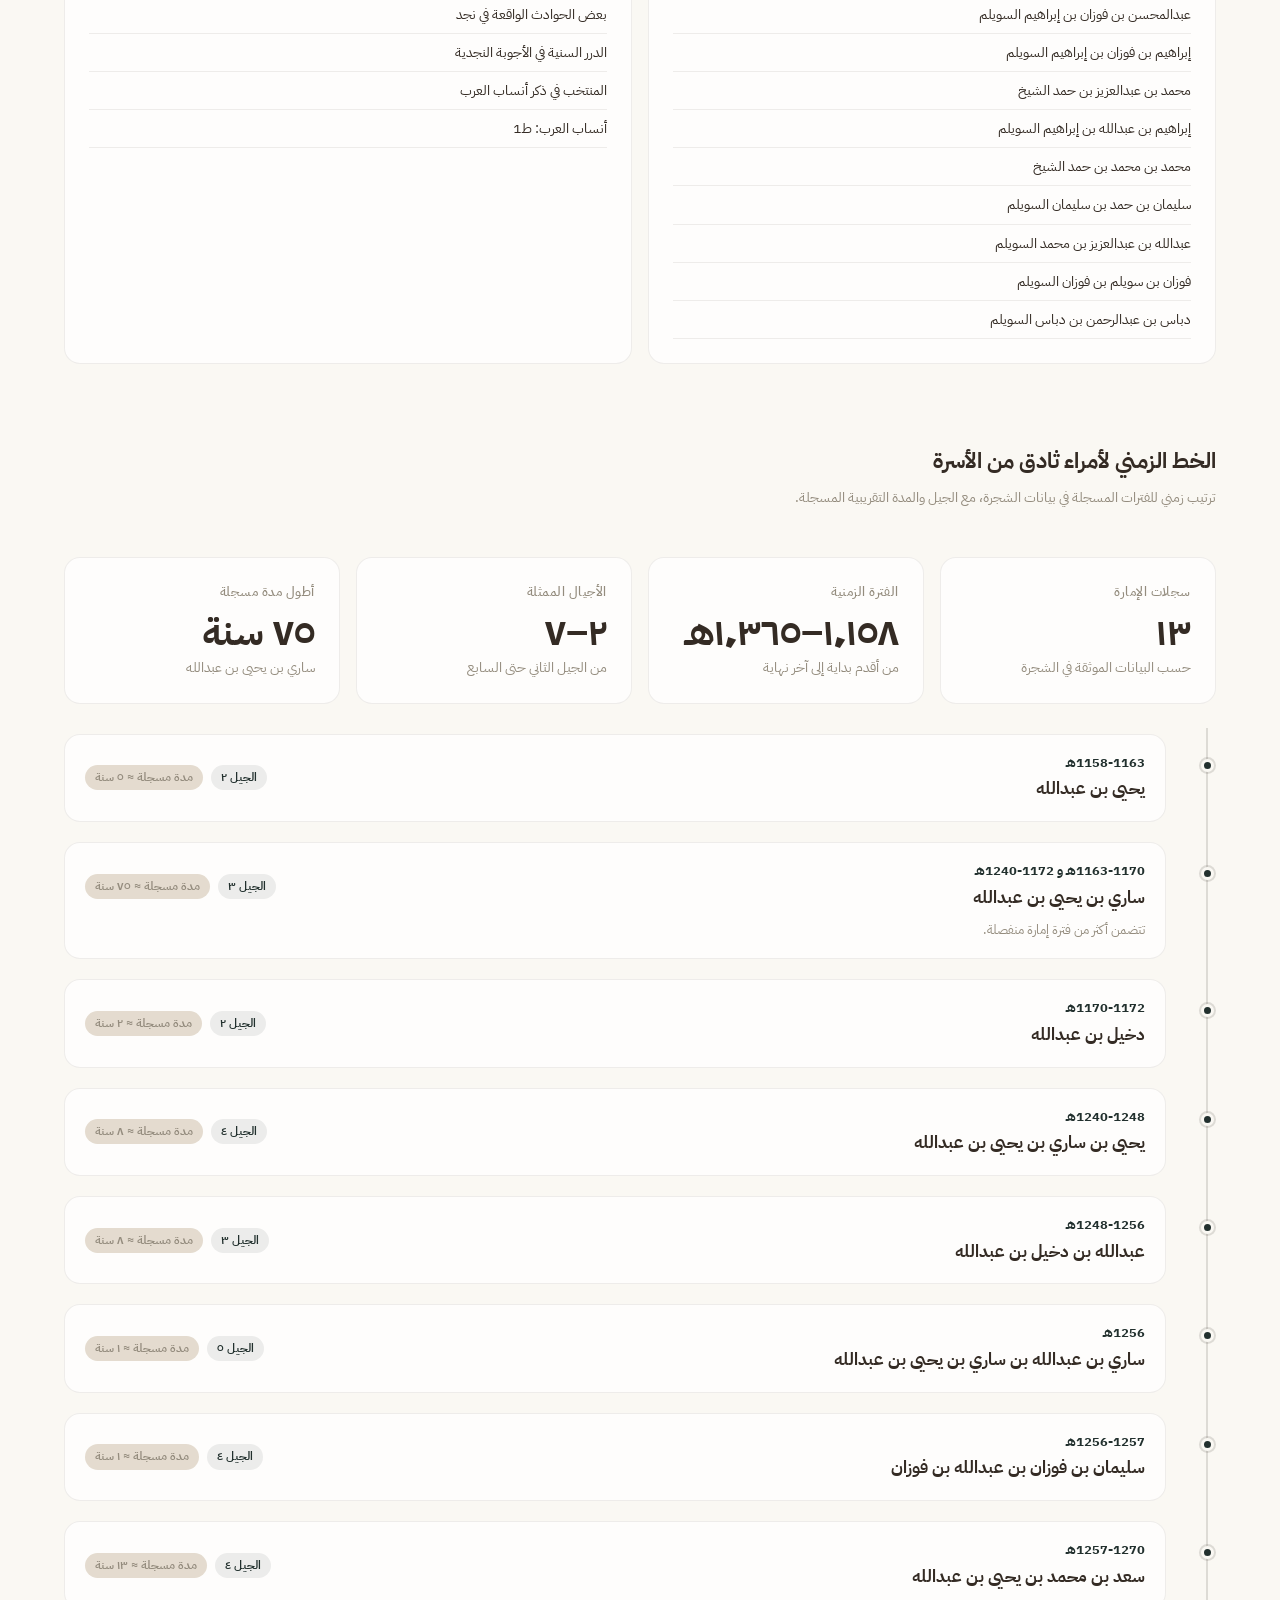
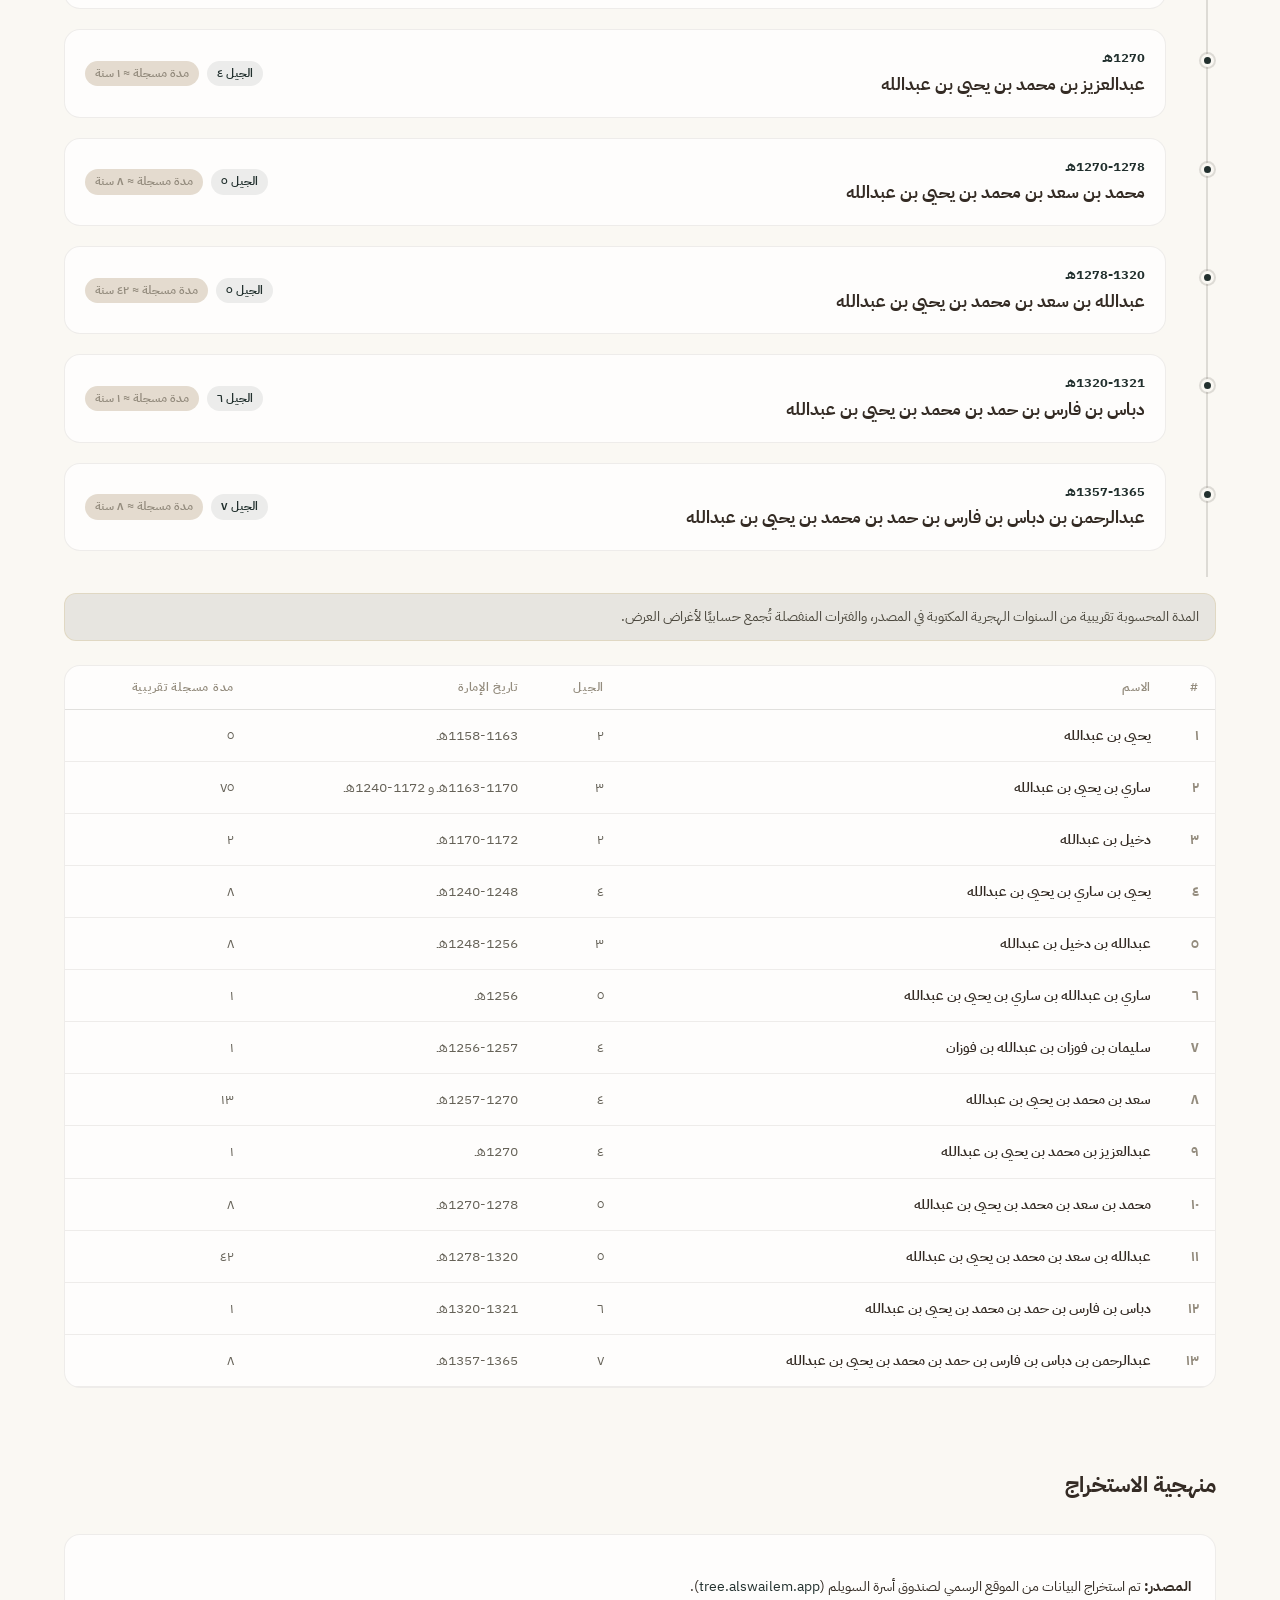
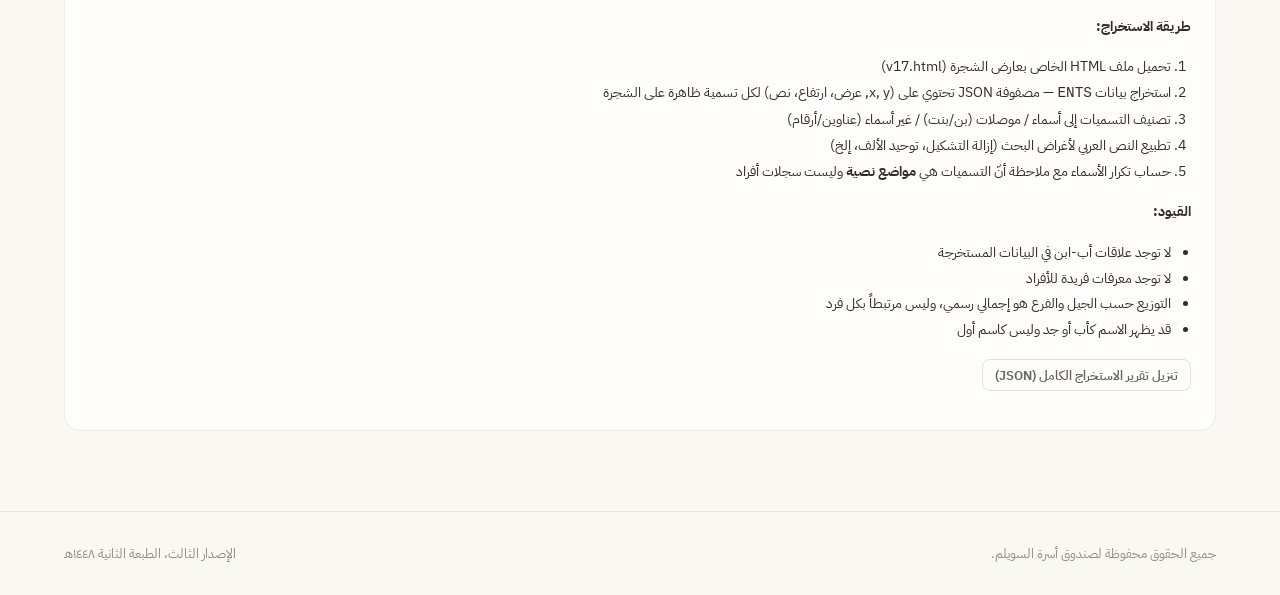
==== commit e23d5e54: "Update tree viewer to v17 with full lineage search Sync with the original site's updated viewer (v17" ====
--- a/about.html
+++ b/about.html
@@ -76,7 +76,7 @@
       <p><strong>المصدر:</strong> تم استخراج البيانات من الموقع الرسمي لصندوق أسرة السويلم (<a href="https://tree.alswailem.app" target="_blank">tree.alswailem.app</a>).</p>
       <p><strong>طريقة الاستخراج:</strong></p>
       <ol style="padding-right:20px;">
-        <li>تحميل ملف HTML الخاص بعارض الشجرة (v10.html)</li>
+        <li>تحميل ملف HTML الخاص بعارض الشجرة (v17.html)</li>
         <li>استخراج بيانات <code>ENTS</code> — مصفوفة JSON تحتوي على (x, y, عرض، ارتفاع، نص) لكل تسمية ظاهرة على الشجرة</li>
         <li>تصنيف التسميات إلى أسماء / موصلات (بن/بنت) / غير أسماء (عناوين/أرقام)</li>
         <li>تطبيع النص العربي لأغراض البحث (إزالة التشكيل، توحيد الألف، إلخ)</li>
--- a/css/styles.css
+++ b/css/styles.css
@@ -665,3 +665,46 @@
   margin: 6px 0 0;
   max-width: 640px;
 }
+
+
+/* ─── Robust responsive text/layout fixes ─── */
+.card,
+.chart-container,
+.section,
+.section-header,
+.section-header > *,
+.grid > *,
+.site-footer-inner > *,
+.page-hero,
+.analytics-table-card {
+  min-width: 0;
+}
+.card,
+.card-sublabel,
+.section-title,
+.section-desc,
+.page-hero p,
+.disclaimer,
+.data-table td,
+.data-table th,
+.site-footer,
+.hero-subtitle {
+  overflow-wrap: anywhere;
+  word-break: normal;
+}
+.chart-container {
+  overflow: hidden;
+}
+.chart-container canvas {
+  max-width: 100% !important;
+}
+@media (max-width: 640px) {
+  .card { padding: 18px; }
+  .card-stat .card-value { font-size: 2rem; }
+  .card-stat .card-label,
+  .card-stat .card-sublabel { line-height: 1.55; }
+  .section-header { margin-bottom: 18px; }
+  .section-title { font-size: 1.2rem; line-height: 1.5; }
+  .section-desc { line-height: 1.7; margin-bottom: 14px; }
+  .site-footer-inner { align-items: flex-start; }
+}
